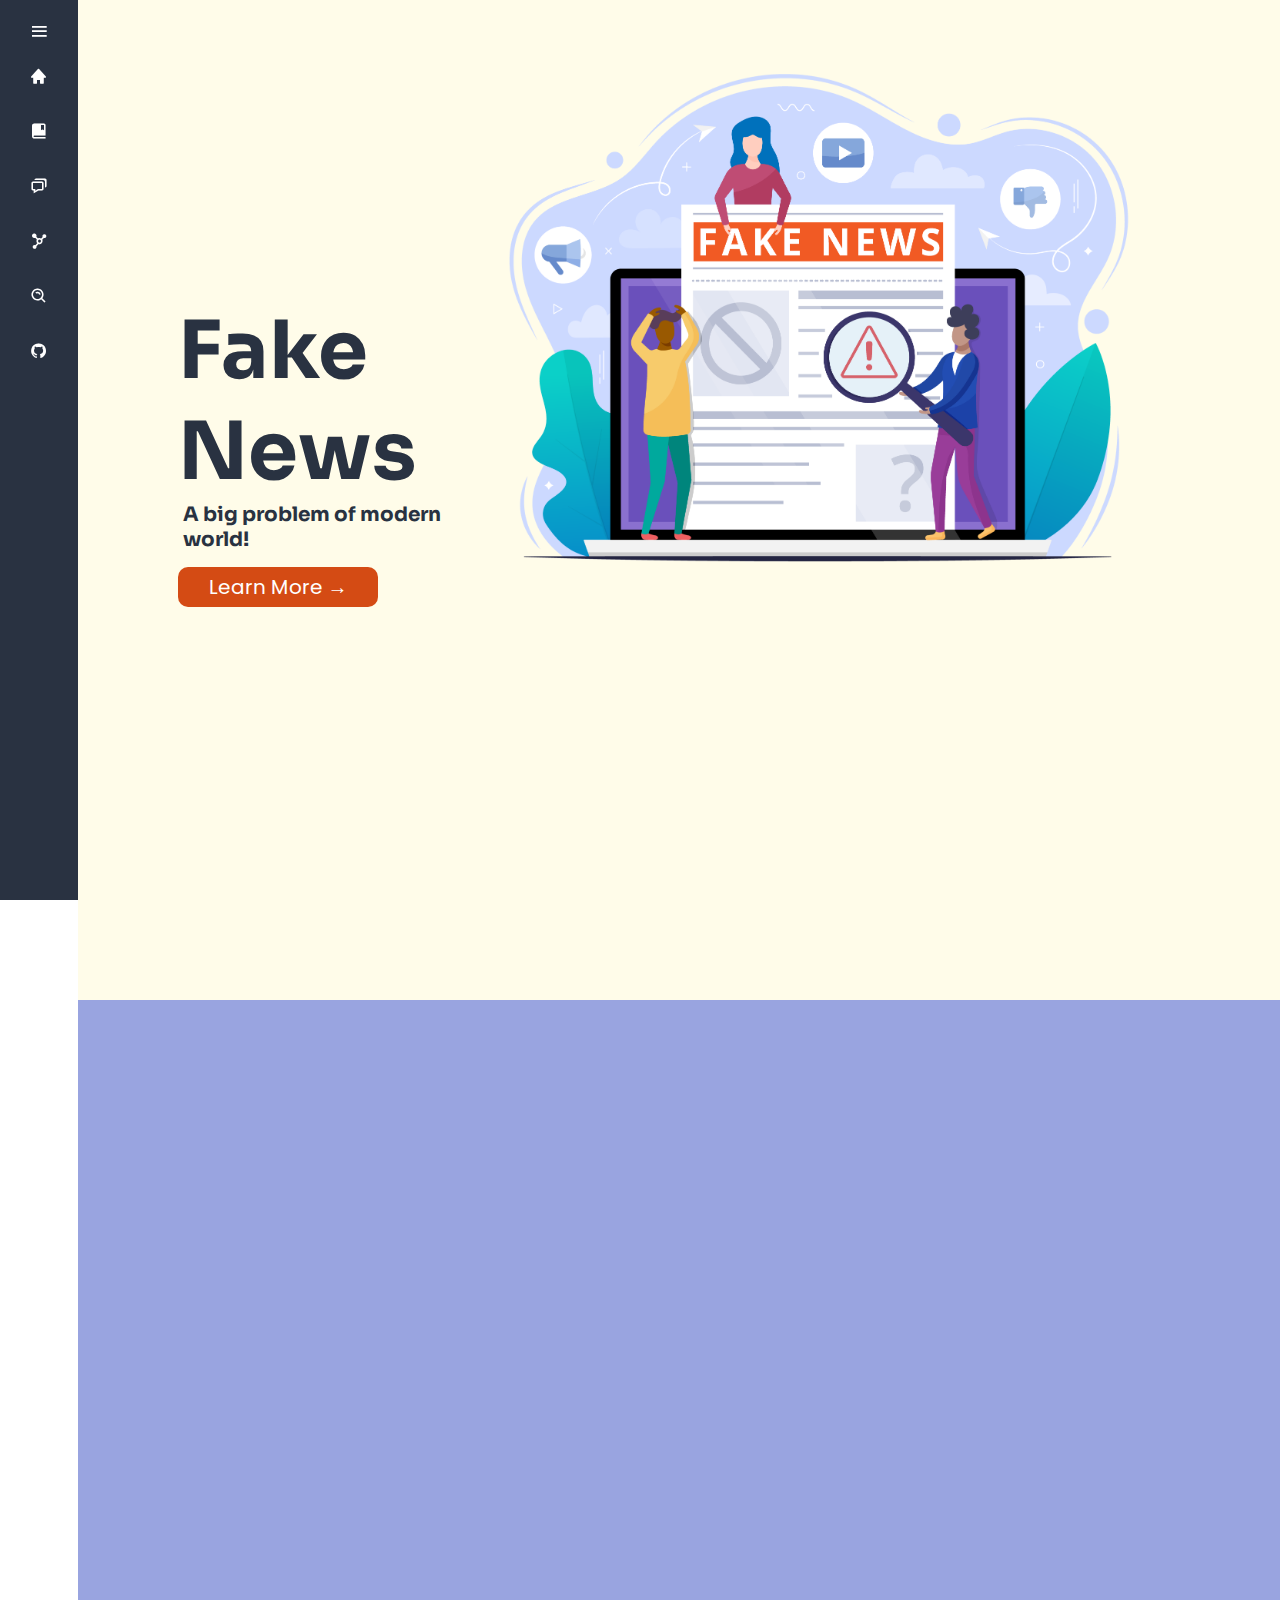
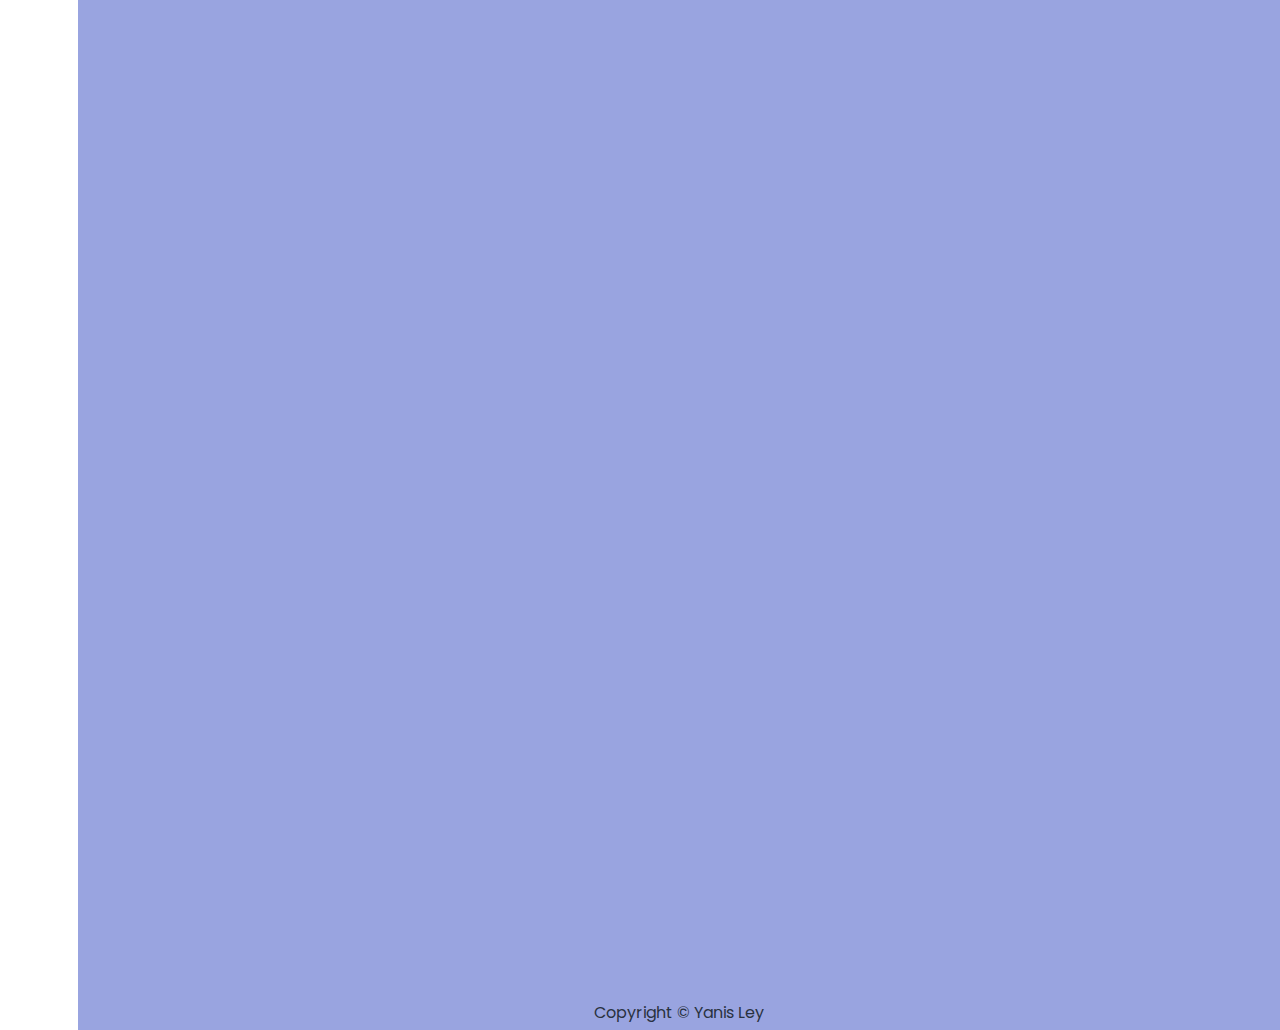
==== index.html @ f7912088 "history and index progress" ====
<!DOCTYPE html>
<html lang="en">
<head>
    <meta charset="UTF-8">
    <meta http-equiv="X-UA-Compatible" content="IE=edge">
    <meta name="viewport" content="width=device-width, initial-scale=1.0">
    <link rel="stylesheet" href="index.css">
    <link href='https://unpkg.com/boxicons@2.0.7/css/boxicons.min.css' rel='stylesheet'>
    <link rel="stylesheet" href="https://unpkg.com/aos@next/dist/aos.css" />
    <title>Fake News</title>
</head>
<body>
    <div class="sidebar">
      <div class="logo_content">
        <div class="logo">
            <div class="logo_name" style="font-size: 25px; margin-left:10px; margin-top: 10px;">Menu</div>
        </div> 
        <i class='bx bx-menu' id="btn" ></i>
      </div>



      <ul class="nav_list">
        <li style="margin-top: -25px;">
          <a href="index.html">
            <i class='bx bxs-home'></i>
            <span class="links_name">Dashboard</span>
          </a>
          <span class="tooltip">Dashboard</span>
        </li>
        <li>
            <a href="history.html">
              <i class='bx bxs-book-bookmark'></i>
                <span class="links_name">History</span>
            </a>
            <span class="tooltip">History</span>
            </li>
            <li>
          <a href="politics.html">
            <i class='bx bx-chat' ></i>
            <span class="links_name">Politics</span>
          </a>
          <span class="tooltip">Politics</span>
        </li>
        <li>
          <a href="#">
            <i class='bx bxs-network-chart'></i>
            <span class="links_name">Strategy</span>
          </a>
          <span class="tooltip">Strategy</span>
        </li>
        <li>
            <a href="detect.html">
                <i class='bx bx-search-alt' ></i>
              <span class="links_name">Detect</span>
            </a>
            <span class="tooltip">Detect</span>
          </li>
          <li>
            <a href="https://github.com/yanis-ley">
              <i class='bx bxl-github'></i>
              <span class="links_name">GitHub</span>
            </a>
            <span class="tooltip">GitHub</span>  
          </li>   
      </ul>
      <div class="profile_content">
        <div class="profile">
          <div class="profile_details">
            <!--<img src="profile.jpg" alt="">-->
            <div class="name_job">
              <div class="name">Codebender</div>
              <div class="job">Web Developer</div>
            </div>
          </div>
        </div>
      </div>
    </div>
    <div class="home_content">
      <div class="first">
        <div class="container-1">
          <div class="page-name">Fake News</div>
          <div class="subtitle">A big problem of modern world!</div>
          <button class="bttn" type="button"><a class="bttn-link" href="history.html">Learn More &#8594;</a></button>
        </div>
        <div class="container-2"><img class="landing-vector" src="vector.png"></div>
      </div>


      <div class="cards">
        <div class="card-1"  data-aos="fade-up" data-aos-duration="2000">
          <img class="politics-img" src="politics.png"><br>
          <h2 style="font-family: Sora,'sans-serif';">Politics</h2><br>
          <p style="color:#4F6272;">Politics is a popular domain to spread Fake News so how is the politic contending it?</p>
          <button class="bttn" type="button"><a class="bttn-link" href="politics.html">Learn More &#8594;</a></button>
        </div>
        <div class="card-2" data-aos="fade-up" data-aos-duration="2000">
          <img src="history.png" class="history-img">
          <h2 style="font-family: Sora,'sans-serif';">History</h2><br>
          <p style="color:#4F6272;">Fake News always existed. From the Egyptians to the 21th century, Fake News is still a big problem.</p>
          <button class="bttn" type="button"><a class="bttn-link" href="history.html">Learn about it &#8594;</a></button>
        </div>
        <div class="card-3" data-aos="fade-up" data-aos-duration="2000">
          <img src="detect.png" class="detect-img">
          <h2 style="font-family: Sora,'sans-serif';">Detect</h2><br>
          <p style="color:#4F6272;">To avoid Fake News, it is important to know how to detect them!</p>
          <button class="bttn" type="button"><a class="bttn-link" href="detect.html">Find it out &#8594;</a></button>
        </div>
      </div>

      <div class="banner">
        <div class="banner-card" data-aos="fade-up" data-aos-duration="2000">
          <img class="banner-image" src="strategy.png">
          <div class="banner-text"></div>
        </div>
      </div>






      <div class="copyright">Copyright &copy; Yanis Ley</div>
    </div>
    <script src="https://unpkg.com/aos@next/dist/aos.js"></script>
    <script>
      AOS.init();
    </script>
    <script type="text/javascript" src="index.js"></script>
  </body>
---- index.css ----
/* Google Font CDN Link */
@import url('https://fonts.googleapis.com/css2?family=Poppins:wght@200;300;400;500;600;700&display=swap');
@import url('https://fonts.googleapis.com/css2?family=Fjalla+One&display=swap');
@import url('https://fonts.googleapis.com/css2?family=Sora&display=swap');
@import url('https://fonts.googleapis.com/css2?family=PT+Sans&display=swap');
@import url('https://fonts.googleapis.com/css2?family=Anton&display=swap');

*{
  margin: 0;
  padding: 0;
  box-sizing: border-box;
  font-family: "Poppins" , sans-serif;
}

body{
  position: relative;
  height: 1900px;
  width: 100%;
}

::selection{
  color: #fff;
  background: #ffffff; 
}

.sidebar{
  position: fixed;
  top: 0;
  left: 0;
  height: 100%;
  width: 78px;
  background: #293241; 
  padding: 6px 14px;
  z-index: 99;
  transition: all 0.5s ease;
}

.sidebar.active{
  width: 240px
}

.sidebar .logo_content .logo{
  color: #C7EFCF;
  display: flex;
  height: 50px;
  width: 100%;
  align-items: center;
  opacity: 0;
  pointer-events: none;
  transition: all 0.5s ease;
  margin-left: 5px;
}

.sidebar.active .logo_content .logo{
  opacity: 1;
  pointer-events: none;
}

.sidebar #btn{
  position: absolute;
  color: #fff;
  top: 6px;
  left: 50%;
  font-size: 22px;
  height: 50px;
  width: 50px;
  text-align: center;
  line-height: 50px;
  transform: translateX(-50%);
}

.sidebar.active #btn{
  left: 90%;
}

.sidebar ul{
  margin-top: 20px;
}

.sidebar ul li{
  position: relative;
  height: 50px;
  width: 100%;
  margin: 0 5px;
  list-style: none;
  line-height: 50px;
  margin: 5px 0;
}

.sidebar ul li .tooltip{
  position: absolute;
  left: 125px;
  top: 0;
  transform: translate(-50% , -50%);
  border-radius: 6px;
  height: 35px;
  width: 120px;
  background: #fff;
  line-height: 35px;
  text-align: center;
  box-shadow: 0 5px 10px rgba(0, 0, 0, 0.2);
  transition: 0s;
  opacity: 0;
  pointer-events: none;
  display: block;
}
.sidebar.active ul li .tooltip{
  display: none;
}

.sidebar ul li:hover .tooltip{
  transition: all 0.5s ease;
  opacity: 1;
  top: 50%
}

.sidebar ul li a{
  color: #fff;
  display: flex;
  align-items: center;
  text-decoration: none;
  border-radius: 12px;
  white-space: nowrap;
  transition: all 0.4s ease;
}

.sidebar ul li a:hover{
  color: #3D5A80;
  background: white;
}

.sidebar ul li i{
  font-size: 18px;
  font-weight: 400;
  height: 50px;
  min-width: 50px;
  border-radius: 12px;
  line-height: 50px;
  text-align: center;
}

.sidebar .links_name{
  font-size: 15px;
  font-weight: 400;
  opacity: 0;
  pointer-events: none;
  transition: all 0.3s ease;
}

.sidebar.active .links_name{
  transition: 0s;
  opacity: 1;
  pointer-events: auto
}

.sidebar .profile_content{
  position: absolute;
  color: #fff;
  bottom: 0;
  left: 0;
  width: 100%;
}
.sidebar .profile_content .profile{
  position: relative;
  padding: 10px 6px;
  height: 60px;
  background: none;
  transition: all 0.4s ease;
}
.sidebar.active .profile_content .profile{
  background: #293241
}
.profile_content .profile .profile_details{
  display: flex;
  align-items: center;
  opacity: 0;
  pointer-events: none;
  white-space: nowrap;
  transition: all 0.4s ease;
}
.sidebar.active ~ .profile .profile_details{
  opacity: 1;
  pointer-events: auto;
}

.sidebar.active ~ .home_content {
    z-index: 100;
}

.sidebar.active ~ .home_content {
    width: calc(100% - 240px);
    margin-left: 240px;
}



.home_content{
    position: absolute;
    height: 100%;
    width: calc(100% - 78px);
    margin-left: 78px;
    background: #ffffff;
    transition: all 0.5s ease;
}

.home_content .first{
  	width: 100%;
    height: 1000px;
    background-color:#fffce9
}

.home_content .container-1{
  float: left;
  width: 35%;
  height: 1000px;
}

.home_content .container-2{
  float: right;
  height: 800px;
  width: 65%;
}

.page-name{
  margin-left: 100px;
  margin-top: 300px;
  font-size: 80px;
  font-family: 'Sora',sans-serif;
  font-weight: bolder ;
  color: #293241;

}

.landing-vector{
  width: 80%;
  height: auto;
  margin-top: 70px;
  float: right;
  margin-right: 150px;
  -webkit-transform: perspective(1px) translateZ(0);
  transform: perspective(1px) translateZ(0);
  box-shadow: 0 0 1px rgba(0, 0, 0, 0);
  -webkit-transition-duration: 0.3s;
  transition-duration: 0.4s;
  -webkit-transition-property: transform;
  transition-property: transform;
}

.landing-vector:hover{
  -webkit-transform: scale(1.1) rotate(4deg);
  transform: scale(1.1) rotate(2deg);
}


.subtitle{
  margin-left: 105px;
  font-size: 20px;
  font-family: 'Sora',sans-serif;
  font-weight: bolder ;
  color: #293241;
}

.bttn{
  margin-left: 100px;
  width: 200px;
  margin-top: 15px;
  font-size: 20px;
  font-family: 'Sora',sans-serif;
  border-radius: 10px;
  height: 40px;
  align-items: center;
  background-color: #d44b14;
  border: none;
  transition: 0.9s;
}

.bttn:hover{
  background-color: #5d6ab6;
}

.bttn-link{
  text-decoration: none;
  color: #ffffff;
}

.cards{
  display: flex;
  width: 100%;
  height: 900px;
  background-color: #99a4e0;
}

.card-1{
  width: 450px;
  background-color: #ffffff;
  height: 700px;
  margin: 100px;
  margin-left: 200px;
  border-radius: 10px;
  text-align: center;
  color:#2c2e3a;
  box-shadow: 5px 5px 10px #7f8a9e;
}

.politics-img{
  width: 100%;
  height: 400px;
  border-top-left-radius: 10px;
  border-top-right-radius:10px;
}

.card-2{
  background-color: #ffffff;
  width: 450px;
  height: 700px;
  margin: 100px;
  margin-left: -40px;
  border-radius: 10px;
  text-align: center;
  color:#2c2e3a;
  box-shadow: 5px 5px 10px #7f8a9e;
}

.history-img{
  width: 100%;
  height: 400px;
  border-top-left-radius: 10px;
  border-top-right-radius:10px;
}

.card-3{
  background-color: #ffffff;
  width: 450px;
  height: 700px;
  margin: 100px;
  margin-left: -40px;
  border-radius: 10px;
  text-align: center;
  color: #293241;
  box-shadow: 5px 5px 10px #7f8a9e;
}

.detect-img{
  width: 100%;
  height: 400px;
  border-top-left-radius: 10px;
  border-top-right-radius:10px;
}

.cards .card-1 .bttn{
  margin-left: 10px;
  width: 200px;
  margin-top: 15px;
  font-size: 20px;
  font-family: 'Sora',sans-serif;
  border-radius: 10px;
  height: 40px;
  align-items: center;
  background-color: #7bb3a7;
  border: none;
  transition: 0.6s;
}

.cards .card-2 .bttn{
  margin-left: 10px;
  width: 200px;
  margin-top: 15px;
  font-size: 20px;
  font-family: 'Sora',sans-serif;
  border-radius: 10px;
  height: 40px;
  align-items: center;
  background-color: #db781b;
  border: none;
  transition: 0.6s;
}

.cards .card-3 .bttn{
  margin-left: 10px;
  width: 200px;
  margin-top: 15px;
  font-size: 20px;
  font-family: 'Sora',sans-serif;
  border-radius: 10px;
  height: 40px;
  align-items: center;
  background-color: #541eb8;
  border: none;
  transition: 0.6s;
}

.cards .bttn:hover{
  background-color: #103580;
}


.banner{
  height: 700px;
  width: 100%;
  background-color: #99a4e0;
}


.banner-card{
  height: 600px;
  width: 1480px;
  margin-left: 200px;
  background-color: #ffffff;
  box-shadow: 5px 5px 10px #7f8a9e;
  color: #293241;
  border-radius:10px
}

.banner-image{
  width: auto;
  height: 600px;
}


.copyright{
  width: 100%;
  height: 30px;
  background-color: transparent;
  color: #293241;
  background-color: #99a4e0;
  text-align: center;
}
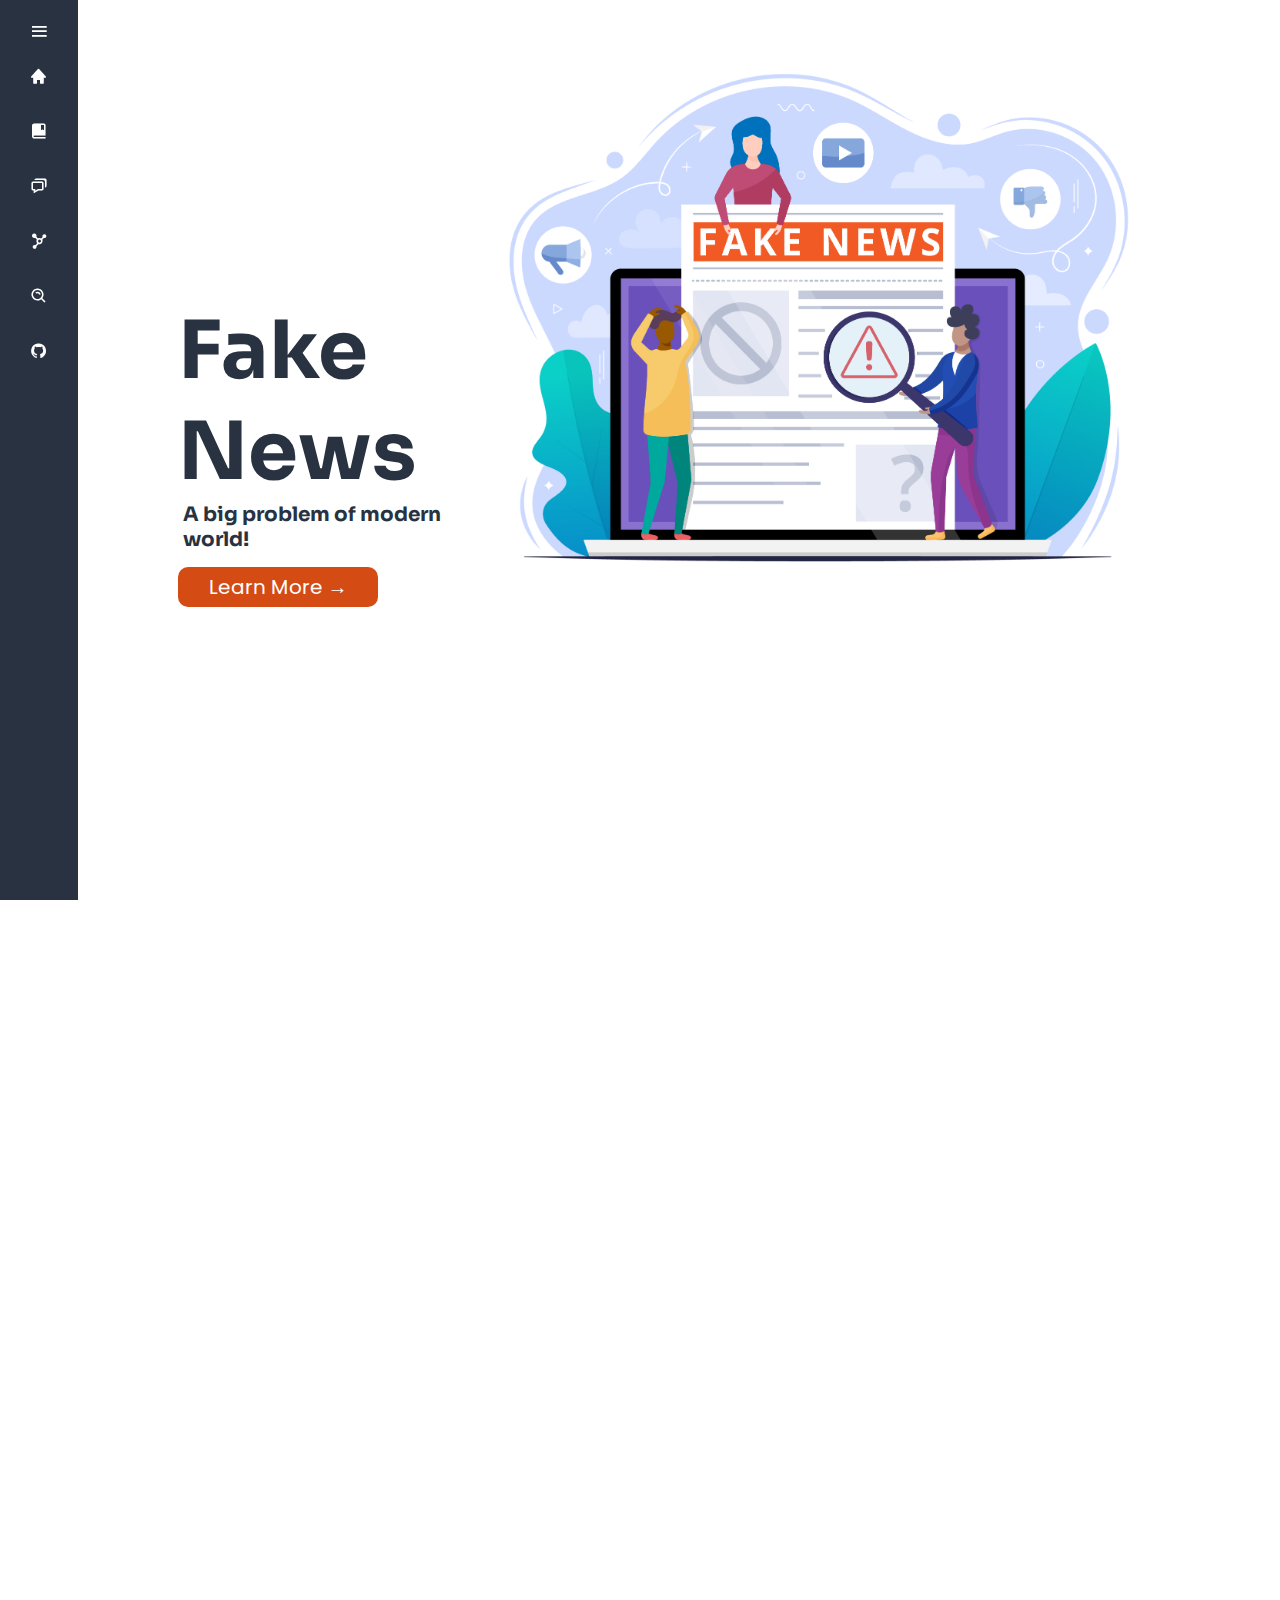
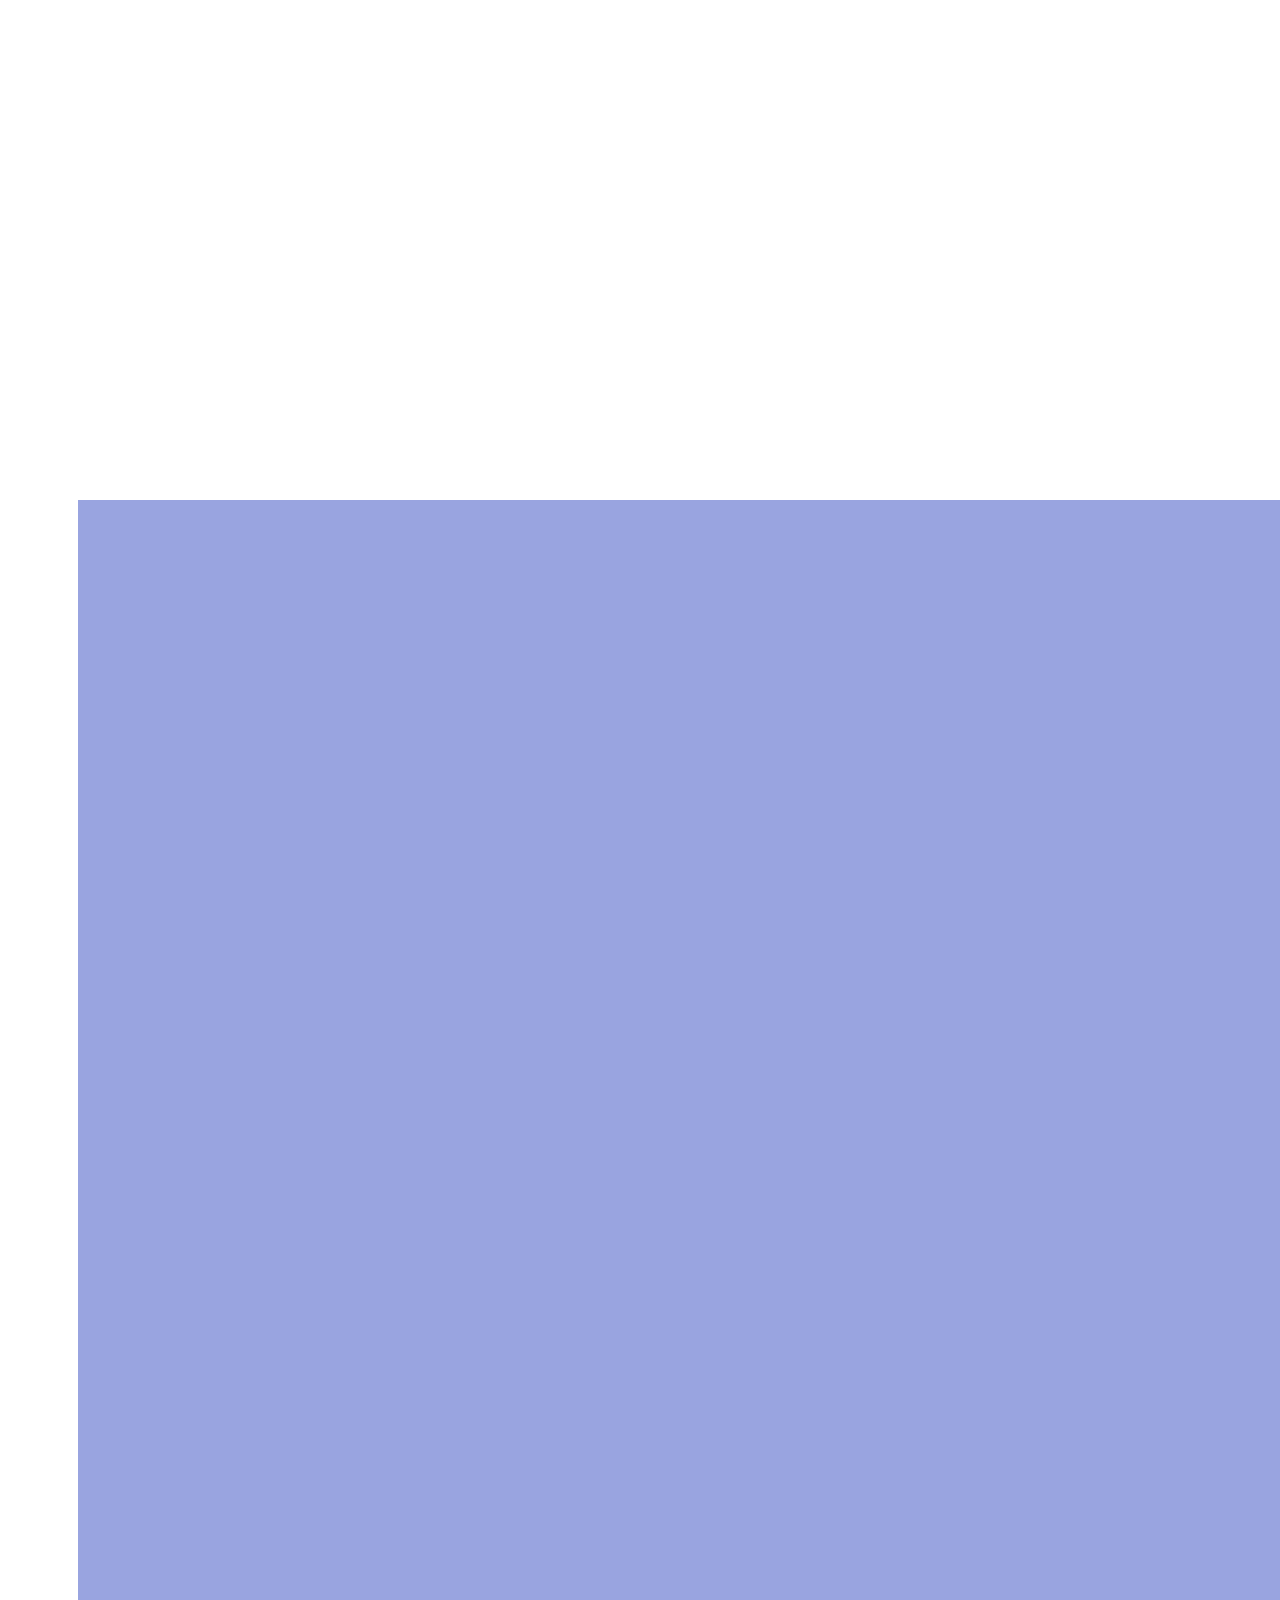
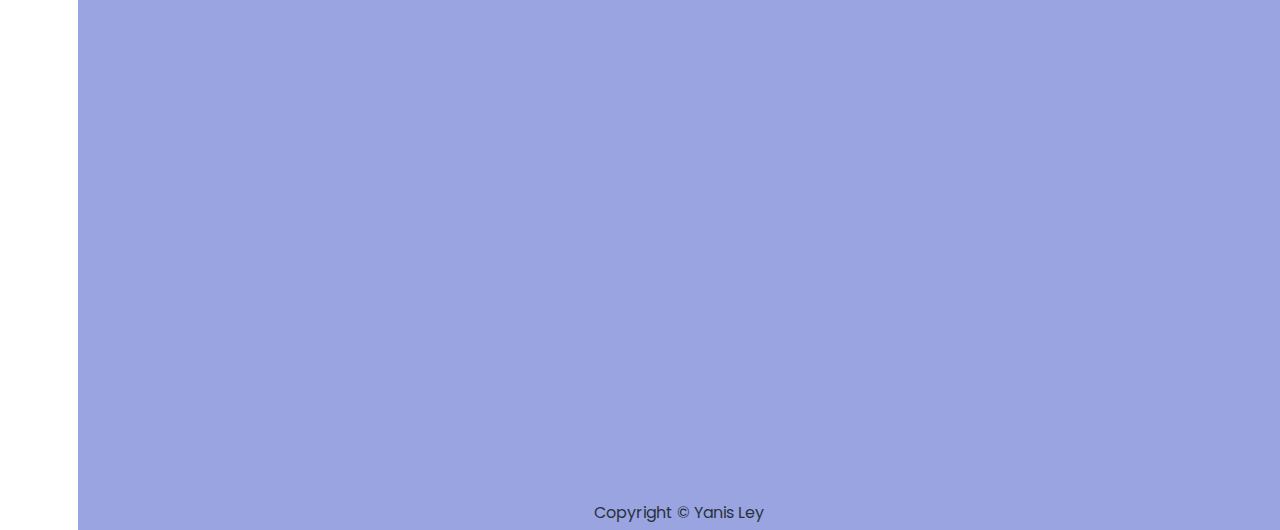
==== commit c1f12737: "changes" ====
--- a/index.html
+++ b/index.html
@@ -85,7 +85,17 @@
         </div>
         <div class="container-2"><img class="landing-vector" src="vector.png"></div>
       </div>
-
+      <div class="first-row">
+        <div class="paragraph-div">
+        <p class="paragraph" data-aos="fade-up" data-aos-duration="2000"> 
+          Fake news is false and misinformation that is often spread through social media.<br> 
+          The attention-grabbing headlines, fake pictures and claims are used to spread lies and propaganda.
+          <br><br>
+          Fake news gives the impression that it is real news, which is why such lies can harm politics and society by potentially influencing people's opinions, political decisions and elections. 
+        </p>
+        </div>
+        <img class="image" src="fake-news.jpg" data-aos="fade-up" data-aos-duration="2000">
+      </div>
 
       <div class="cards">
         <div class="card-1"  data-aos="fade-up" data-aos-duration="2000">
@@ -107,11 +117,14 @@
           <button class="bttn" type="button"><a class="bttn-link" href="detect.html">Find it out &#8594;</a></button>
         </div>
       </div>
-
       <div class="banner">
         <div class="banner-card" data-aos="fade-up" data-aos-duration="2000">
-          <img class="banner-image" src="strategy.png">
-          <div class="banner-text"></div>
+          <img class="banner-image" src="strategy.jpg">
+          <div class="banner-text">
+            <h1 class="banner-title">Strategy</h1>
+            <p class="banner-paragraph">Click here to learn a good strategy<br> to prevent yourself from Fake News.</p>
+            <button type="button" class="banner-button"><a href="strategy.html" class="bttn-link">Let me see &#8594;</a></button>
+          </div>
         </div>
       </div>
 
--- a/index.css
+++ b/index.css
@@ -206,7 +206,7 @@
 .home_content .first{
   	width: 100%;
     height: 1000px;
-    background-color:#fffce9
+    background-color:#ffffff
 }
 
 .home_content .container-1{
@@ -280,7 +280,38 @@
 
 .bttn-link{
   text-decoration: none;
-  color: #ffffff;
+  color: #fff
+}
+
+
+.first-row {
+  width: 100%;
+  height: 600px;
+  background-color: #ffffff;
+}
+
+.paragraph-div{
+  margin-left: 80px;
+  float: left;
+  width: 50%;
+  height: 600px;
+  font-size: 25px;
+  text-align:start ;
+  color: #393c5c;
+}
+
+.paragraph{
+  width: 90%;
+  margin-top: -50px;
+}
+
+.image{
+  height: auto;
+  width: 600px;
+  margin-top: -100px;
+  border-radius: 10px;
+  float: right;
+  margin-right: 170px;
 }
 
 .cards{
@@ -402,18 +433,60 @@
 
 
 .banner-card{
+  display: flex;
+  justify-content: center;
   height: 600px;
   width: 1480px;
   margin-left: 200px;
-  background-color: #ffffff;
+  background-color: #393c5c;
   box-shadow: 5px 5px 10px #7f8a9e;
   color: #293241;
   border-radius:10px
 }
 
 .banner-image{
-  width: auto;
+  float: left;
+  width: 1000px;
   height: 600px;
+  border-radius: 10px;
+}
+
+.banner-text{
+  float: right;
+  width: 480px;
+  height: 600px;
+  color: rgb(195, 203, 238);
+}
+
+.banner-title{
+  margin-left: 40px;
+  margin-top: 20px;
+  font-size: 60px;
+  color: #f5f5f5;
+}
+
+.banner-paragraph{
+  margin-top: 20px;
+  margin-left: 40px;
+  font-size: 20px;
+}
+
+
+.banner-button{
+  color: #454c9b;
+  width: 300px;
+  height: 70px;
+  margin-top: 300px;
+  margin-left:  40px;
+  border: none;
+  font-size: 30px;
+  border-radius: 10px;
+  background-color: #3D5A80;
+  transition: 0.7s;
+}
+
+.banner-button:hover{
+  background-color: #7bb3a7;
 }
 
 
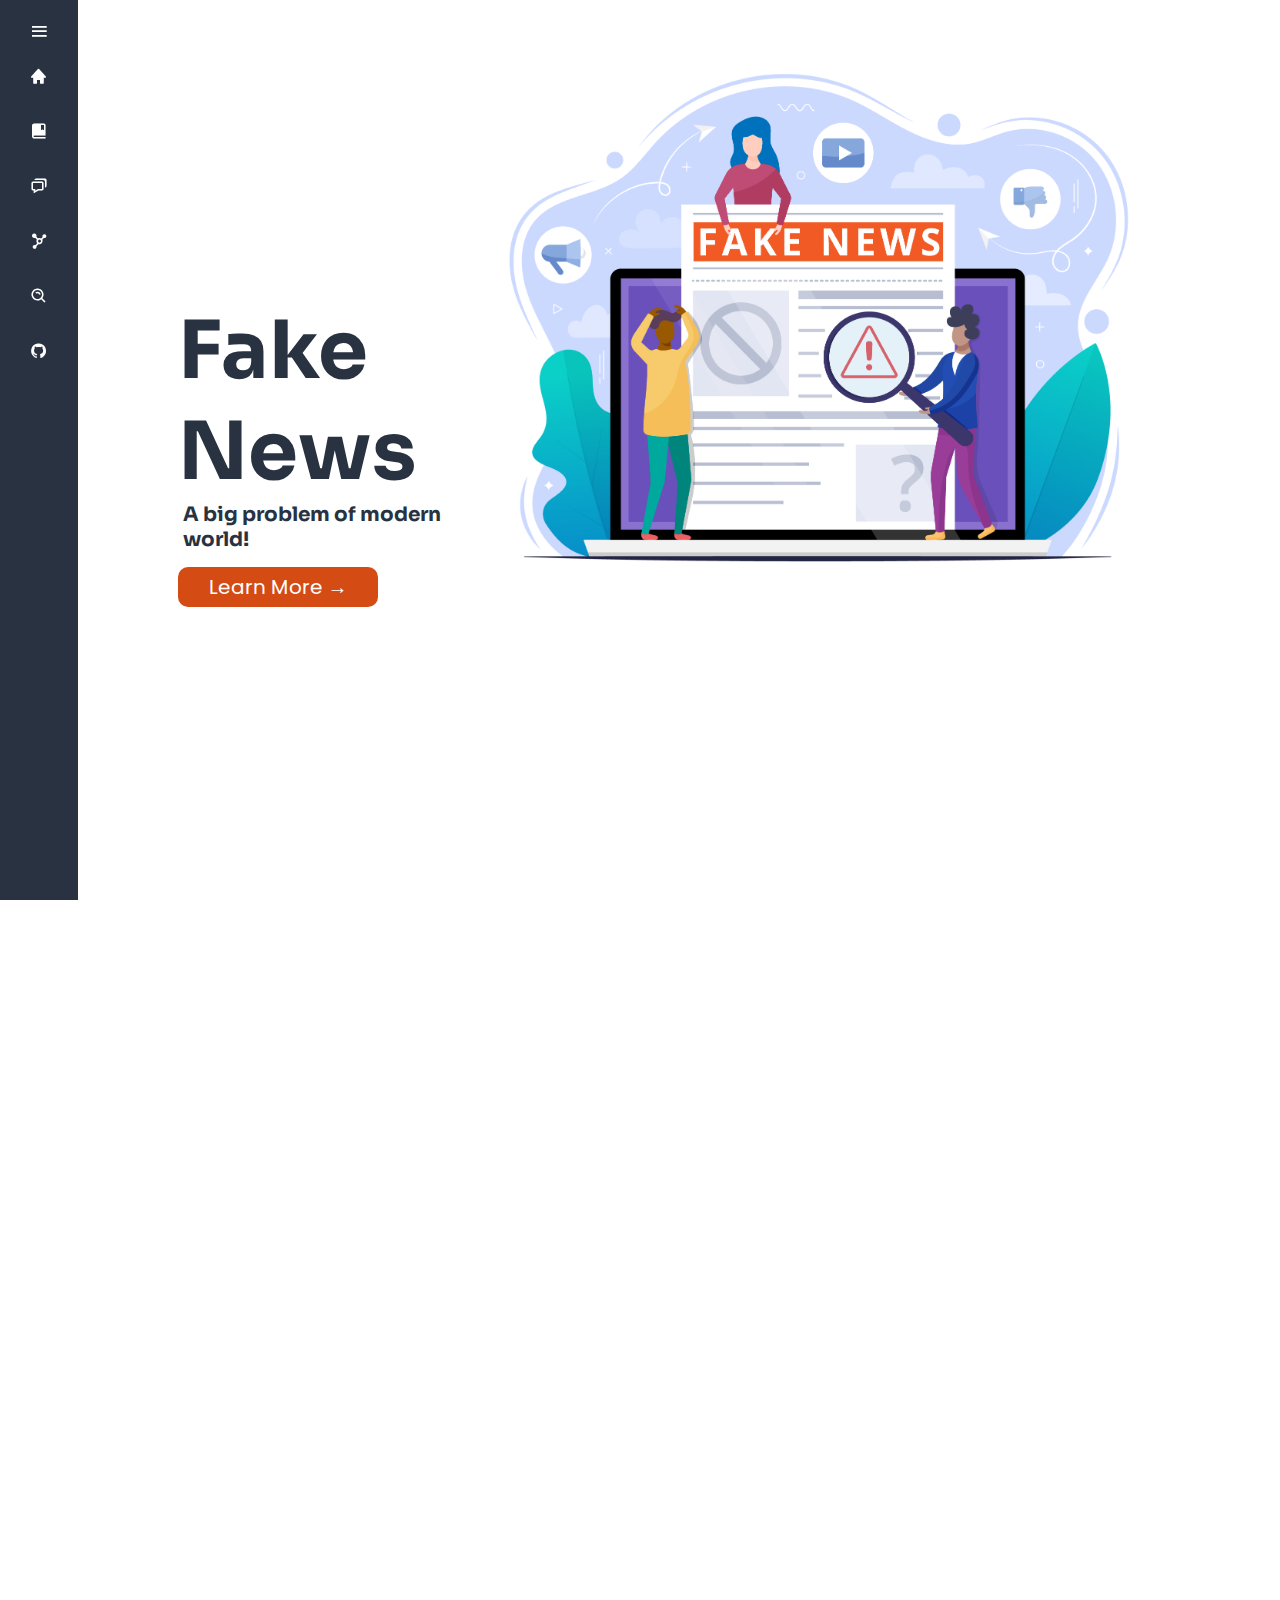
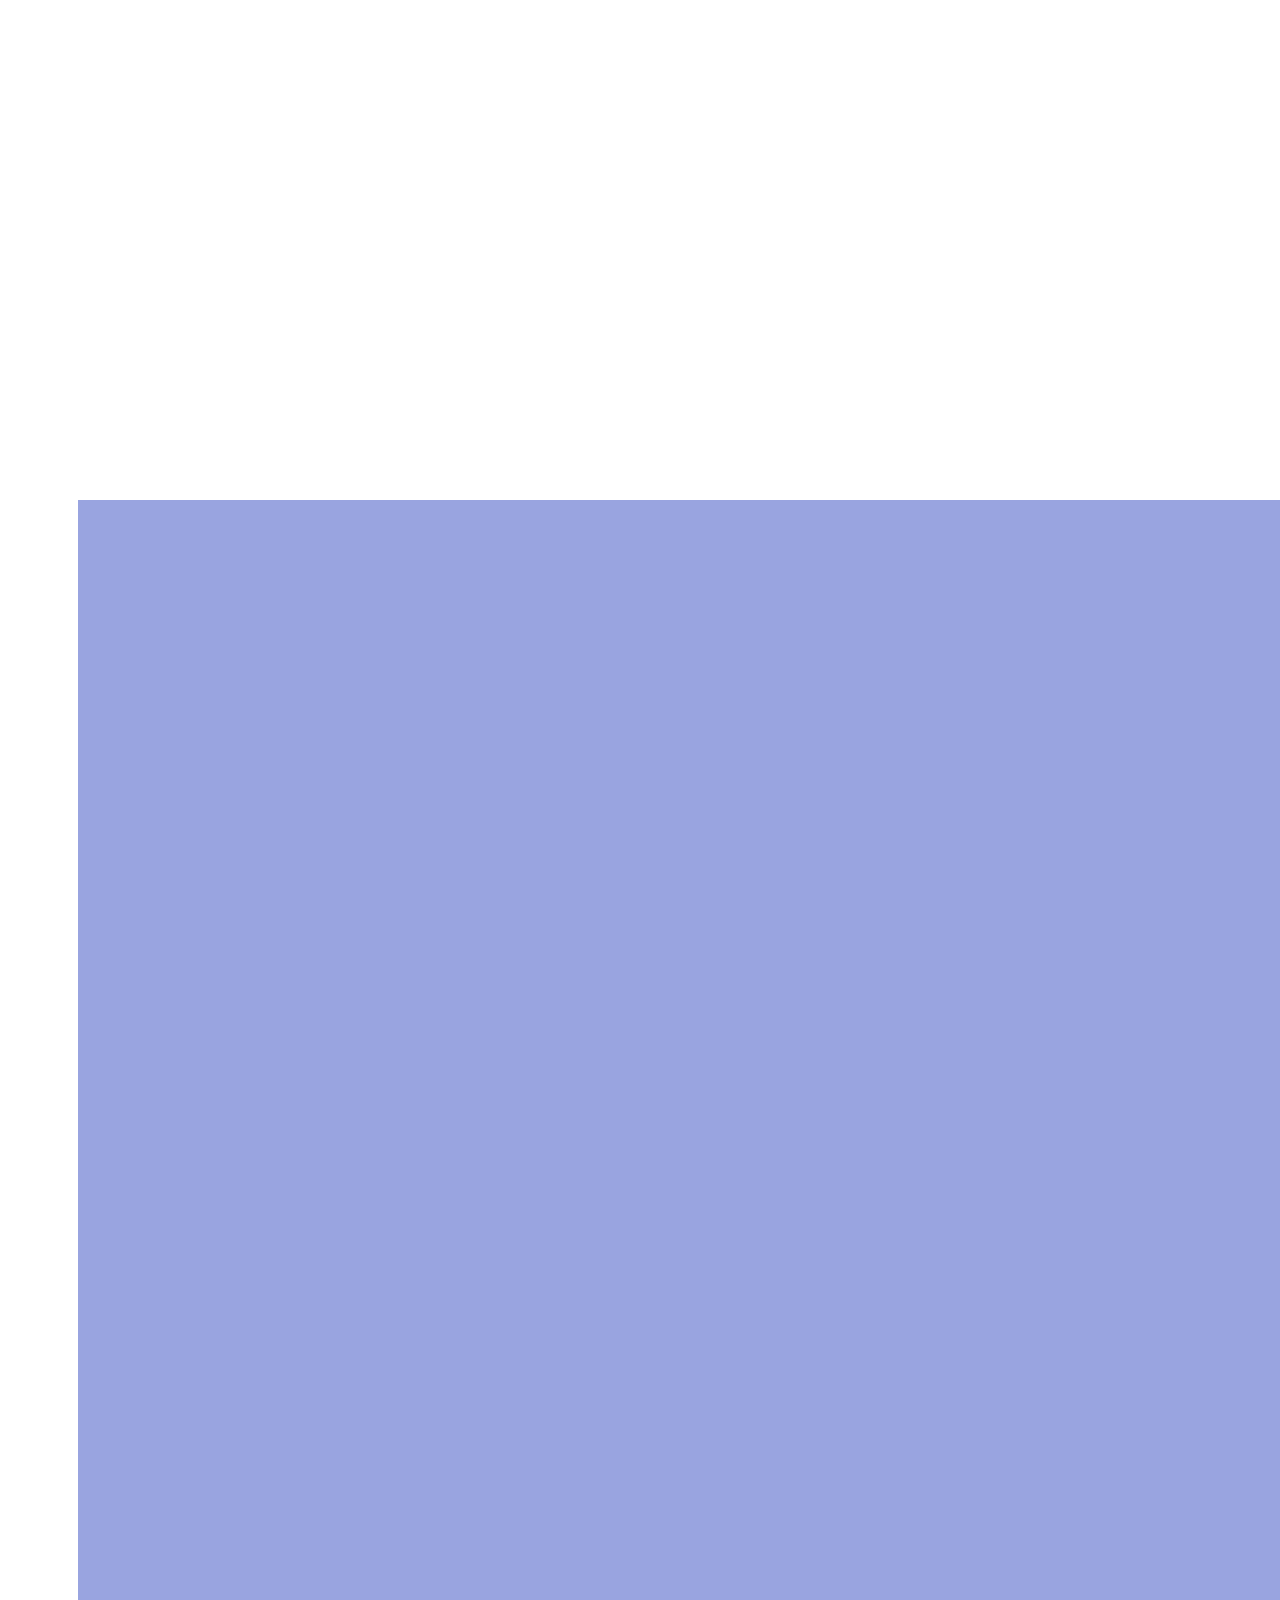
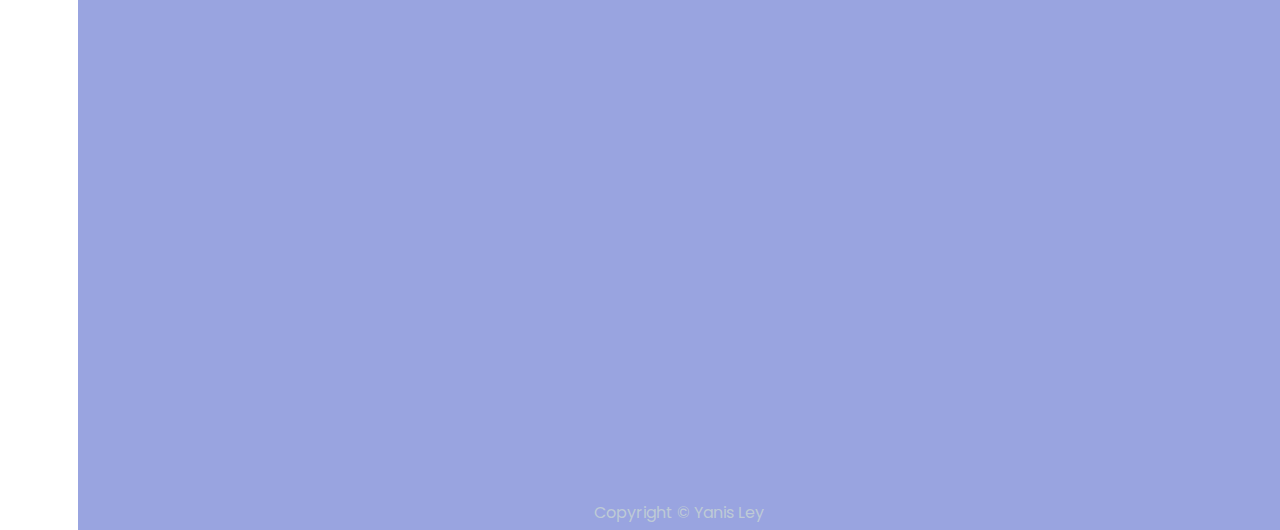
==== commit 9393f3d6: "finishing politics" ====
--- a/index.html
+++ b/index.html
@@ -86,7 +86,9 @@
         <div class="container-2"><img class="landing-vector" src="vector.png"></div>
       </div>
       <div class="first-row">
+        
         <div class="paragraph-div">
+          <h1 class="paragraph-title" data-aos="fade-up" data-aos-duration="2000">In General:</h1>
         <p class="paragraph" data-aos="fade-up" data-aos-duration="2000"> 
           Fake news is false and misinformation that is often spread through social media.<br> 
           The attention-grabbing headlines, fake pictures and claims are used to spread lies and propaganda.
--- a/index.css
+++ b/index.css
@@ -19,8 +19,8 @@
 }
 
 ::selection{
-  color: #fff;
-  background: #ffffff; 
+  color: rgb(255, 255, 255);
+  background: #4e557c; 
 }
 
 .sidebar{
@@ -302,6 +302,10 @@
 
 .paragraph{
   width: 90%;
+}
+
+.paragraph-title{
+  width: 90%;
   margin-top: -50px;
 }
 
@@ -494,10 +498,12 @@
   width: 100%;
   height: 30px;
   background-color: transparent;
-  color: #293241;
+  color: #becad6;
   background-color: #99a4e0;
   text-align: center;
 }
 
 
 
+
+
